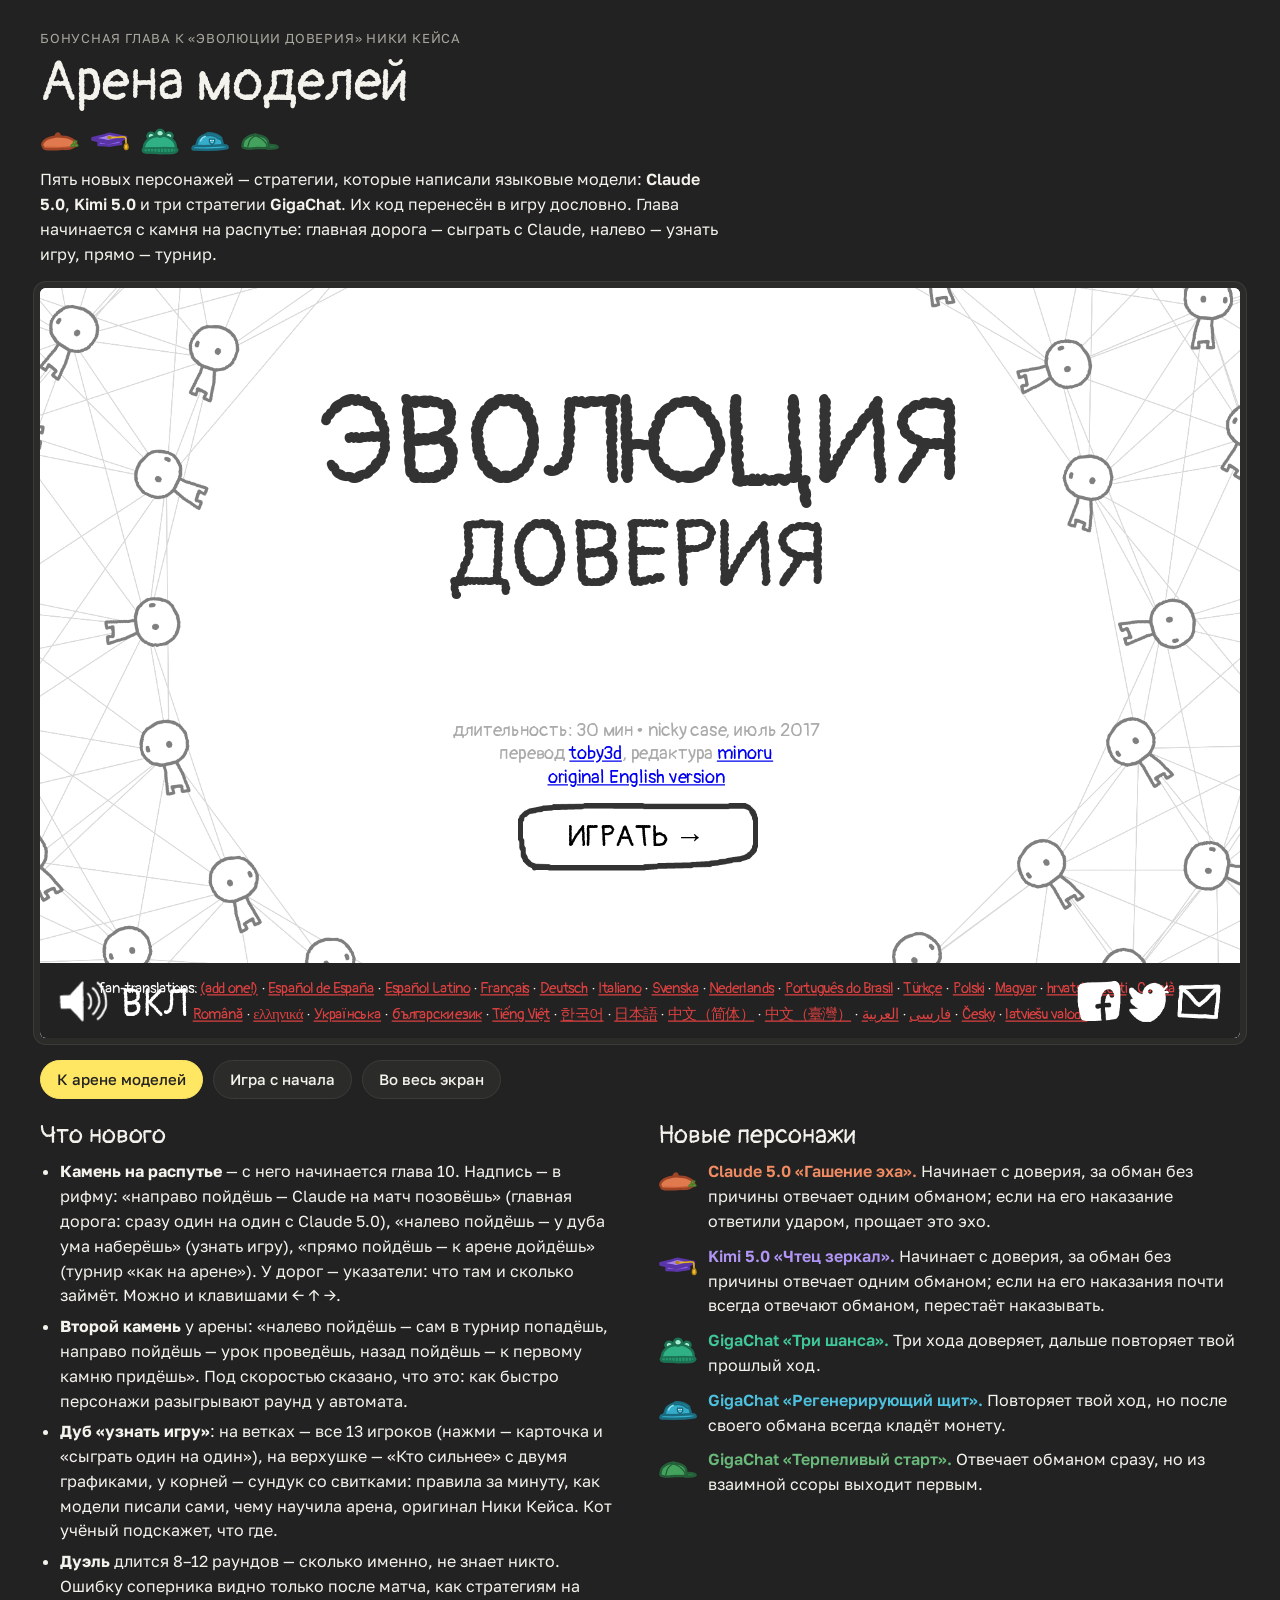
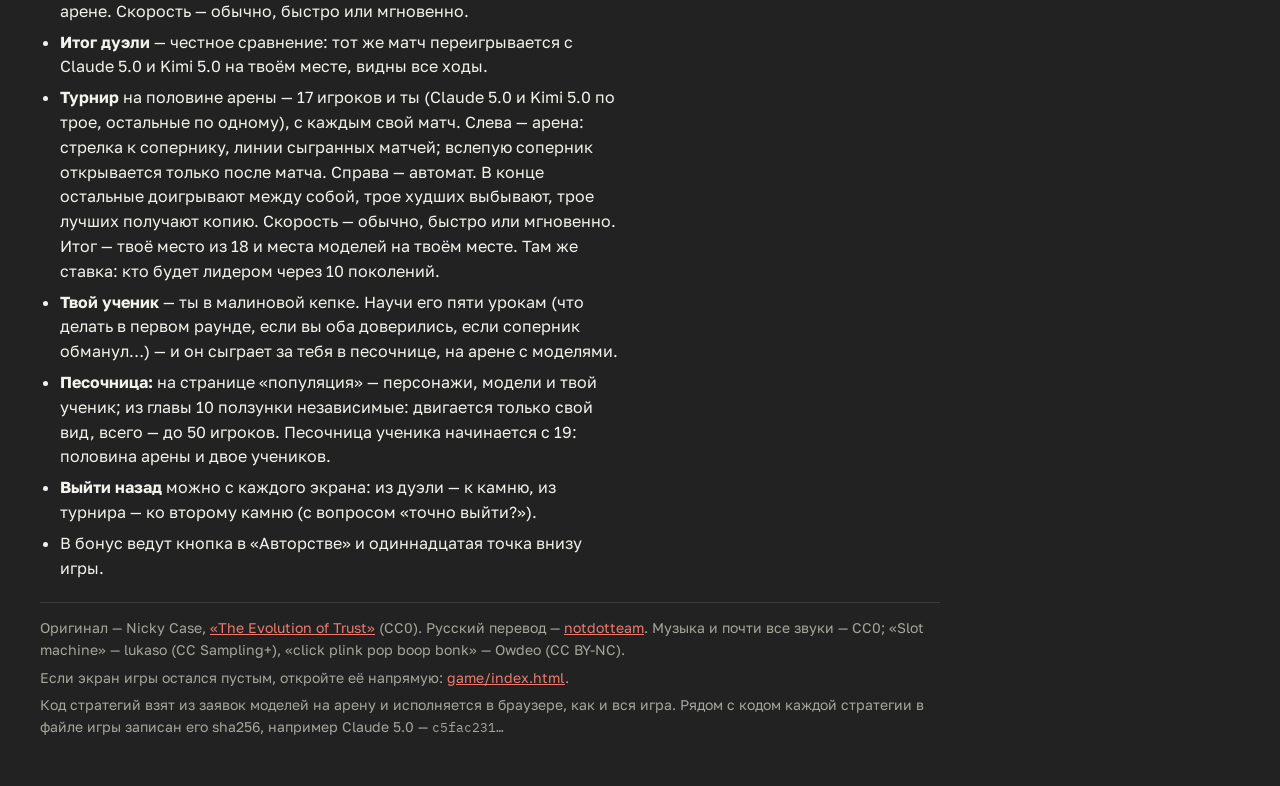
==== index.html @ d462d453 "Сайт «Арена моделей в «Эволюции доверия»» — 7-я версия Сборка из arena-claude (fea5904 + сборка для " ====
<!doctype html>
<html lang="ru">
<head>
<meta charset="utf-8">
<meta name="viewport" content="width=device-width, initial-scale=1">
<title>Арена моделей в «Эволюции доверия»</title>
<meta name="description" content="Бонусная глава к «Эволюции доверия» Ники Кейса: стратегии в ней написали языковые модели (Claude, Kimi, GigaChat). Сыграй с ними один на один или в турнире — обыграешь?">
<meta property="og:type" content="website">
<meta property="og:site_name" content="Эволюция доверия">
<meta property="og:title" content="Эволюция доверия + бонус «Арена моделей»">
<meta property="og:description" content="Бонусная глава к «Эволюции доверия» Ники Кейса: стратегии в ней написали языковые модели (Claude, Kimi, GigaChat). Сыграй с ними один на один или в турнире — обыграешь?">
<meta property="og:url" content="https://max508249-ctrl.github.io/arena/">
<meta property="og:image" content="https://max508249-ctrl.github.io/arena/preview.png">
<meta property="og:image:width" content="1200">
<meta property="og:image:height" content="630">
<meta property="og:locale" content="ru_RU">
<meta name="twitter:card" content="summary_large_image">
<link rel="icon" type="image/png" href="game/favicon.png">
<link rel="preconnect" href="https://fonts.googleapis.com">
<link rel="preconnect" href="https://fonts.gstatic.com" crossorigin>
<link rel="stylesheet" href="https://fonts.googleapis.com/css2?family=Pangolin&family=Golos+Text:wght@400;500;600&family=IBM+Plex+Mono:wght@400&display=swap">
<style>
/* Шрифт самой игры — запасной, если Google Fonts недоступен */
@font-face{ font-family: "Pangolin Game"; src: url(game/css/Pangolin-Regular.ttf) format("truetype"); font-display: swap; }
/* Шкаф игрового автомата: тёмный корпус (цвет подвала игры), белый экран с игрой, жёлтый — как подсвеченная клетка выигрыша */
:root{
	--bg: #222222;          /* корпус — как подвал оригинальной игры */
	--panel: #2b2b29;       /* вставки */
	--line: #3b3b38;
	--fg: #f3f2ec;          /* текст */
	--muted: #a7a69d;
	--accent: #ffe663;      /* подсвеченная клетка выигрыша в автомате */
	--accent-ink: #222222;
	--link: #f07a6f;        /* красные ссылки «Авторства», осветлённые для тёмного фона */
	--screen: #ffffff;
	--f-display: "Pangolin", "Pangolin Game", "Comic Sans MS", "Segoe Print", cursive;
	--f-body: "Golos Text", "Segoe UI", "Helvetica Neue", Arial, sans-serif;
	--f-mono: "IBM Plex Mono", "Consolas", "Menlo", monospace;
	color-scheme: dark;
}
html{ background: var(--bg); }
body{
	background: var(--bg);
	color: var(--fg);
	font-family: var(--f-body);
	font-size: 16px;
	line-height: 1.55;
	padding-left: max(16px, env(safe-area-inset-left, 0px));
	padding-right: max(16px, env(safe-area-inset-right, 0px));
	padding-block: 20px 40px;
}
.wrap{ max-width: 1200px; margin: 0 auto; display: grid; gap: 22px; }

/* Шапка */
.marquee{ display: grid; gap: 6px; }
.eyebrow{ font-size: 13px; letter-spacing: 0.06em; text-transform: uppercase; color: var(--muted); }
h1{
	font-family: var(--f-display); font-weight: 400;
	font-size: clamp(34px, 6vw, 56px); line-height: 1.02; margin: 0;
	text-wrap: balance;
}
.hats{ display: flex; flex-wrap: wrap; gap: 4px 10px; align-items: center; margin-top: 4px; }
.hat{
	width: 40px; height: 40px; flex: none;
	background: url(game/assets/ui/sandbox_hats.png) 0 0 / auto 100% no-repeat;
}
.lead{ max-width: 68ch; margin: 0; color: var(--fg); }
.lead b{ font-weight: 600; }

/* Экран */
.stage{
	position: relative; width: 100%; overflow: hidden;
	background: var(--screen); border-radius: 6px;
	box-shadow: 0 0 0 6px var(--panel), 0 0 0 7px var(--line);
}
.stage iframe{
	position: absolute; left: 0; top: 0;
	width: 960px; height: 600px; border: 0; display: block;
	transform-origin: 0 0;
}
.stage:fullscreen{ border-radius: 0; box-shadow: none; background: #000; }

.controls{ display: flex; flex-wrap: wrap; gap: 10px; align-items: center; }
.btn{
	font: 500 15px/1 var(--f-body);
	padding: 11px 16px; border-radius: 999px; cursor: pointer;
	border: 1px solid var(--line); background: var(--panel); color: var(--fg);
}
.btn:hover{ border-color: var(--muted); }
.btn:focus-visible, a:focus-visible{ outline: 2px solid var(--accent); outline-offset: 2px; }
.btn.primary{ background: var(--accent); color: var(--accent-ink); border-color: var(--accent); }
.btn.primary:hover{ filter: brightness(1.05); }
.status{ font-size: 14px; color: var(--muted); }
.phone-hint{ display: none; margin: 0; font-size: 14px; color: var(--muted); }
@media (max-width: 700px) and (orientation: portrait){ .phone-hint{ display: block; } }

/* Описание */
.info{ display: grid; grid-template-columns: repeat(auto-fit, minmax(min(100%, 320px), 1fr)); gap: 22px 36px; }
.info section{ min-width: 0; }
h2{
	font-family: var(--f-display); font-weight: 400; font-size: 26px; line-height: 1.15;
	margin: 0 0 8px;
}
.info p, .info li{ margin: 0; }
.info p + p{ margin-top: 8px; }
.info ul{ margin: 0; padding-left: 20px; display: grid; gap: 6px; }
.cast{ list-style: none; padding: 0 !important; gap: 10px !important; }
.cast li{ display: grid; grid-template-columns: 40px 1fr; gap: 10px; align-items: start; }
.cast .hat{ margin-top: 2px; }
.cast b{ font-weight: 600; }
.c5{ color: #f08b62; } .k5{ color: #b195f5; } .gt{ color: #3fc79a; } .gs{ color: #4cc0dc; } .gp{ color: #69b97a; }
a{ color: var(--link); }
.mono{ font-family: var(--f-mono); font-size: 13px; }
footer{ border-top: 1px solid var(--line); padding-top: 14px; color: var(--muted); font-size: 14px; display: grid; gap: 6px; max-width: 100ch; }
@media (prefers-reduced-motion: reduce){ *{ transition: none !important; } }
</style>

<div class="wrap">

	<header class="marquee">
		<div class="eyebrow">Бонусная глава к «Эволюции доверия» Ники Кейса</div>
		<h1>Арена моделей</h1>
		<div class="hats" aria-hidden="true">
			<span class="hat" style="background-position:-320px 0"></span>
			<span class="hat" style="background-position:-360px 0"></span>
			<span class="hat" style="background-position:-400px 0"></span>
			<span class="hat" style="background-position:-440px 0"></span>
			<span class="hat" style="background-position:-480px 0"></span>
		</div>
		<p class="lead">Пять новых персонажей — стратегии, которые написали языковые модели: <b>Claude 5.0</b>, <b>Kimi 5.0</b> и три стратегии <b>GigaChat</b>. Их код перенесён в игру дословно. Глава начинается с камня на распутье: главная дорога — сыграть с Claude, налево — узнать игру, прямо — турнир.</p>
	</header>

	<div class="stage" id="stage">
		<iframe id="game" src="game/index.html" title="Эволюция доверия с бонусной главой «Арена моделей»"></iframe>
	</div>

	<div class="controls">
		<button class="btn primary" id="to-arena" type="button">К арене моделей</button>
		<button class="btn" id="restart" type="button">Игра с начала</button>
		<button class="btn" id="full" type="button">Во весь экран</button>
		<span class="status" id="status" role="status"></span>
	</div>
	<p class="phone-hint">Игра свёрстана под экран 960 × 600: поверни телефон горизонтально — игра встанет на весь экран по высоте. «Во весь экран» на Android поворачивает картинку сам.</p>

	<div class="info">
		<section>
			<h2>Что нового</h2>
			<ul>
				<li><b>Камень на распутье</b> — с него начинается глава 10. Надпись — в рифму: «направо пойдёшь — Claude на матч позовёшь» (главная дорога: сразу один на один с Claude 5.0), «налево пойдёшь — у дуба ума наберёшь» (узнать игру), «прямо пойдёшь — к арене дойдёшь» (турнир «как на арене»). У дорог — указатели: что там и сколько займёт. Можно и клавишами ← ↑ →.</li>
				<li><b>Второй камень</b> у арены: «налево пойдёшь — сам в турнир попадёшь, направо пойдёшь — урок проведёшь, назад пойдёшь — к первому камню придёшь». Под скоростью сказано, что это: как быстро персонажи разыгрывают раунд у автомата.</li>
				<li><b>Дуб «узнать игру»</b>: на ветках — все 13 игроков (нажми — карточка и «сыграть один на один»), на верхушке — «Кто сильнее» с двумя графиками, у корней — сундук со свитками: правила за минуту, как модели писали сами, чему научила арена, оригинал Ники Кейса. Кот учёный подскажет, что где.</li>
				<li><b>Дуэль</b> длится 8–12 раундов — сколько именно, не знает никто. Ошибку соперника видно только после матча, как стратегиям на арене. Скорость — обычно, быстро или мгновенно.</li>
				<li><b>Итог дуэли</b> — честное сравнение: тот же матч переигрывается с Claude 5.0 и Kimi 5.0 на твоём месте, видны все ходы.</li>
				<li><b>Турнир</b> на половине арены — 17 игроков и ты (Claude 5.0 и Kimi 5.0 по трое, остальные по одному), с каждым свой матч. Слева — арена: стрелка к сопернику, линии сыгранных матчей; вслепую соперник открывается только после матча. Справа — автомат. В конце остальные доигрывают между собой, трое худших выбывают, трое лучших получают копию. Скорость — обычно, быстро или мгновенно. Итог — твоё место из 18 и места моделей на твоём месте. Там же ставка: кто будет лидером через 10 поколений.</li>
				<li><b>Твой ученик</b> — ты в малиновой кепке. Научи его пяти урокам (что делать в первом раунде, если вы оба доверились, если соперник обманул…) — и он сыграет за тебя в песочнице, на арене с моделями.</li>
				<li><b>Песочница:</b> на странице «популяция» — персонажи, модели и твой ученик; из главы 10 ползунки независимые: двигается только свой вид, всего — до 50 игроков. Песочница ученика начинается с 19: половина арены и двое учеников.</li>
				<li><b>Выйти назад</b> можно с каждого экрана: из дуэли — к камню, из турнира — ко второму камню (с вопросом «точно выйти?»).</li>
				<li>В бонус ведут кнопка в «Авторстве» и одиннадцатая точка внизу игры.</li>
			</ul>
		</section>
		<section>
			<h2>Новые персонажи</h2>
			<ul class="cast">
				<li><span class="hat" style="background-position:-320px 0"></span><span><b class="c5">Claude 5.0 «Гашение эха».</b> Начинает с доверия, за обман без причины отвечает одним обманом; если на его наказание ответили ударом, прощает это эхо.</span></li>
				<li><span class="hat" style="background-position:-360px 0"></span><span><b class="k5">Kimi 5.0 «Чтец зеркал».</b> Начинает с доверия, за обман без причины отвечает одним обманом; если на его наказания почти всегда отвечают обманом, перестаёт наказывать.</span></li>
				<li><span class="hat" style="background-position:-400px 0"></span><span><b class="gt">GigaChat «Три шанса».</b> Три хода доверяет, дальше повторяет твой прошлый ход.</span></li>
				<li><span class="hat" style="background-position:-440px 0"></span><span><b class="gs">GigaChat «Регенерирующий щит».</b> Повторяет твой ход, но после своего обмана всегда кладёт монету.</span></li>
				<li><span class="hat" style="background-position:-480px 0"></span><span><b class="gp">GigaChat «Терпеливый старт».</b> Отвечает обманом сразу, но из взаимной ссоры выходит первым.</span></li>
			</ul>
		</section>
	</div>

	<footer>
		<div>Оригинал — Nicky Case, <a href="https://ncase.me/trust/" target="_blank" rel="noopener">«The Evolution of Trust»</a> (CC0). Русский перевод — <a href="https://github.com/notdotteam/trust" target="_blank" rel="noopener">notdotteam</a>. Музыка и почти все звуки — CC0; «Slot machine» — lukaso (CC Sampling+), «click plink pop boop bonk» — Owdeo (CC BY-NC).</div>
		<div>Если экран игры остался пустым, откройте её напрямую: <a href="game/index.html" target="_self">game/index.html</a>.</div>
		<div>Код стратегий взят из заявок моделей на арену и исполняется в браузере, как и вся игра. Рядом с кодом каждой стратегии в файле игры записан его sha256, например Claude 5.0 — <span class="mono">c5fac231…</span></div>
	</footer>

</div>

<script>
(function(){
	var stage = document.getElementById("stage");
	var frame = document.getElementById("game");
	var statusEl = document.getElementById("status");
	var W = 960, H = 600;

	var touch = !!(window.matchMedia && window.matchMedia("(pointer: coarse)").matches);
	function fullEl(){ return document.fullscreenElement || document.webkitFullscreenElement || null; }
	function landscape(){ return window.innerWidth > window.innerHeight; }

	// Экран игры масштабируется под ширину страницы (игра свёрстана под 960 × 600).
	// Телефон горизонтально — ещё и под высоту экрана, чтобы игра была видна целиком, без прокрутки.
	function fit(){
		var full = fullEl() === stage;
		var s;
		if(full){
			s = Math.min(window.innerWidth / W, window.innerHeight / H);
			frame.style.left = Math.max(0, (window.innerWidth - W * s) / 2) + "px";
			frame.style.top = Math.max(0, (window.innerHeight - H * s) / 2) + "px";
			stage.style.height = "";
		}else{
			s = Math.min(stage.clientWidth / W, 1.25);
			if(touch && landscape()) s = Math.min(s, (window.innerHeight - 8) / H);
			frame.style.left = Math.max(0, (stage.clientWidth - W * s) / 2) + "px";
			frame.style.top = "0px";
			stage.style.height = Math.round(H * s) + "px";
		}
		frame.style.transform = "scale(" + s + ")";
	}
	fit();
	if(window.ResizeObserver) new ResizeObserver(fit).observe(stage);
	window.addEventListener("resize", fit);
	document.addEventListener("fullscreenchange", fit);
	document.addEventListener("webkitfullscreenchange", fit);

	// Повернули телефон горизонтально — показать игру целиком
	window.addEventListener("orientationchange", function(){
		setTimeout(function(){
			fit();
			if(touch && landscape() && !fullEl() && stage.scrollIntoView) stage.scrollIntoView({block: "center"});
		}, 300);
	});

	function say(text){ statusEl.textContent = text || ""; }

	// Сразу в главу 10: игра должна загрузиться; кнопка «Начать» нажимается за игрока
	document.getElementById("to-arena").addEventListener("click", function(){
		var w;
		try{
			w = frame.contentWindow;
			if(!w || !w.slideshow || !w.publish) throw new Error("not ready");
		}catch(e){
			say("Нажмите «Начать», затем последнюю, одиннадцатую точку внизу игры.");
			return;
		}
		var start = w.slideshow.objects && w.slideshow.objects.loading_button;
		if(start){
			if(!start.active){ say("Игра ещё загружается — попробуйте через пару секунд."); return; }
			if(start.config && start.config.onclick) start.config.onclick();
		}
		if(w.Scratcher && w.Scratcher.isTransitioning){
			setTimeout(function(){ w.publish("slideshow/scratch", ["arena"]); }, 1700);
		}else{
			w.publish("slideshow/scratch", ["arena"]);
		}
		say("");
		try{ frame.focus(); }catch(e){}
	});

	document.getElementById("restart").addEventListener("click", function(){
		say("");
		try{ frame.contentWindow.location.reload(); }catch(e){ frame.src = "game/index.html"; }
	});

	// Во весь экран; на телефоне — сразу горизонтально (где браузер это позволяет: Android — да, iPhone — нет)
	var fullBtn = document.getElementById("full");
	var requestFull = stage.requestFullscreen || stage.webkitRequestFullscreen;
	if(!requestFull){ fullBtn.hidden = true; }
	function lockLandscape(){
		try{
			if(touch && screen.orientation && screen.orientation.lock){
				var l = screen.orientation.lock("landscape");
				if(l && l.catch) l.catch(function(){});
			}
		}catch(e){}
	}
	function onFullChange(){
		if(fullEl() === stage){ lockLandscape(); }
		else{ try{ if(screen.orientation && screen.orientation.unlock) screen.orientation.unlock(); }catch(e){} }
	}
	document.addEventListener("fullscreenchange", onFullChange);
	document.addEventListener("webkitfullscreenchange", onFullChange);
	fullBtn.addEventListener("click", function(){
		var p;
		try{ p = requestFull.call(stage); }catch(e){ p = null; }
		if(p && p.catch) p.catch(function(){ say("Полноэкранный режим здесь недоступен."); });
	});
})();
</script>
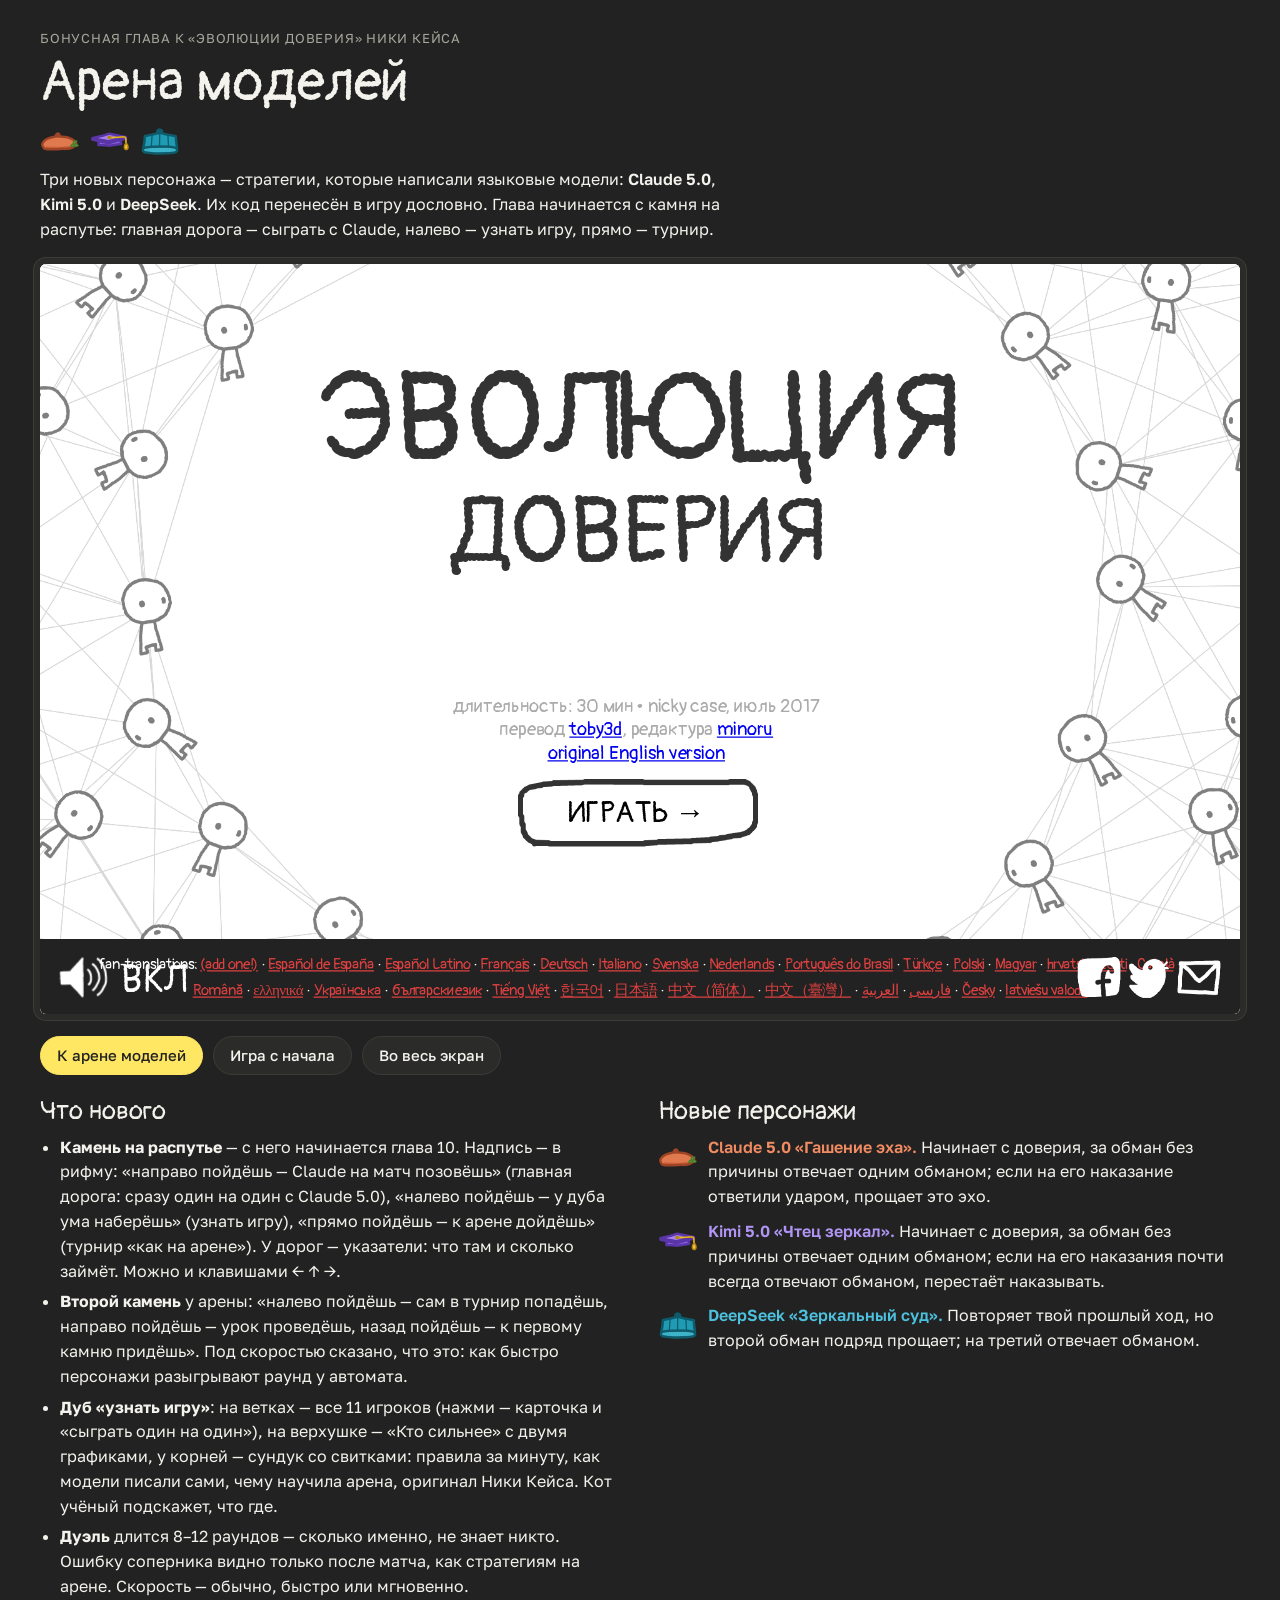
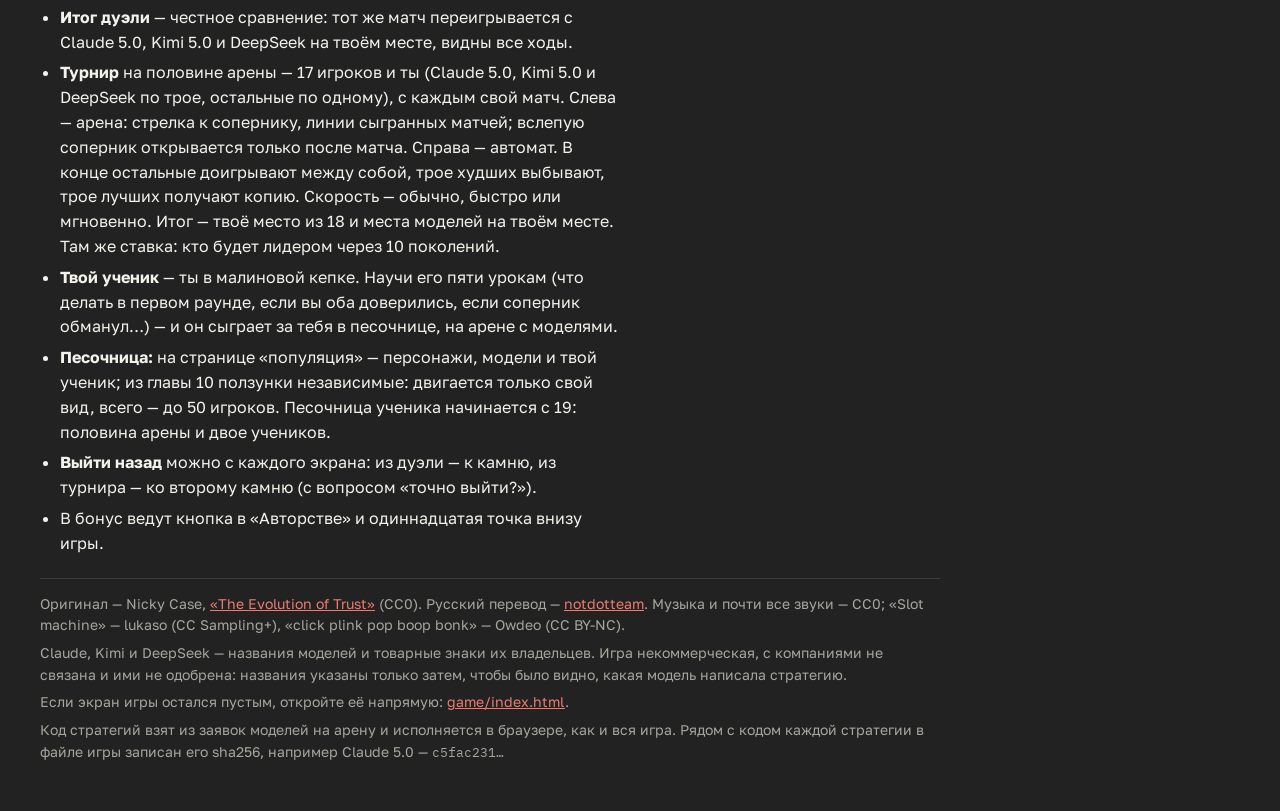
==== commit b8790b0f: "Сайт «Арена моделей» — 8-я версия: DeepSeek вместо GigaChat Сборка из arena-claude 7d7273b: python a" ====
--- a/index.html
+++ b/index.html
@@ -4,11 +4,11 @@
 <meta charset="utf-8">
 <meta name="viewport" content="width=device-width, initial-scale=1">
 <title>Арена моделей в «Эволюции доверия»</title>
-<meta name="description" content="Бонусная глава к «Эволюции доверия» Ники Кейса: стратегии в ней написали языковые модели (Claude, Kimi, GigaChat). Сыграй с ними один на один или в турнире — обыграешь?">
+<meta name="description" content="Бонусная глава к «Эволюции доверия» Ники Кейса: стратегии в ней написали языковые модели (Claude, Kimi, DeepSeek). Сыграй с ними один на один или в турнире — обыграешь?">
 <meta property="og:type" content="website">
 <meta property="og:site_name" content="Эволюция доверия">
 <meta property="og:title" content="Эволюция доверия + бонус «Арена моделей»">
-<meta property="og:description" content="Бонусная глава к «Эволюции доверия» Ники Кейса: стратегии в ней написали языковые модели (Claude, Kimi, GigaChat). Сыграй с ними один на один или в турнире — обыграешь?">
+<meta property="og:description" content="Бонусная глава к «Эволюции доверия» Ники Кейса: стратегии в ней написали языковые модели (Claude, Kimi, DeepSeek). Сыграй с ними один на один или в турнире — обыграешь?">
 <meta property="og:url" content="https://max508249-ctrl.github.io/arena/">
 <meta property="og:image" content="https://max508249-ctrl.github.io/arena/preview.png">
 <meta property="og:image:width" content="1200">
@@ -108,7 +108,7 @@
 .cast li{ display: grid; grid-template-columns: 40px 1fr; gap: 10px; align-items: start; }
 .cast .hat{ margin-top: 2px; }
 .cast b{ font-weight: 600; }
-.c5{ color: #f08b62; } .k5{ color: #b195f5; } .gt{ color: #3fc79a; } .gs{ color: #4cc0dc; } .gp{ color: #69b97a; }
+.c5{ color: #f08b62; } .k5{ color: #b195f5; } .ds{ color: #4cc0dc; }
 a{ color: var(--link); }
 .mono{ font-family: var(--f-mono); font-size: 13px; }
 footer{ border-top: 1px solid var(--line); padding-top: 14px; color: var(--muted); font-size: 14px; display: grid; gap: 6px; max-width: 100ch; }
@@ -124,10 +124,8 @@
 			<span class="hat" style="background-position:-320px 0"></span>
 			<span class="hat" style="background-position:-360px 0"></span>
 			<span class="hat" style="background-position:-400px 0"></span>
-			<span class="hat" style="background-position:-440px 0"></span>
-			<span class="hat" style="background-position:-480px 0"></span>
 		</div>
-		<p class="lead">Пять новых персонажей — стратегии, которые написали языковые модели: <b>Claude 5.0</b>, <b>Kimi 5.0</b> и три стратегии <b>GigaChat</b>. Их код перенесён в игру дословно. Глава начинается с камня на распутье: главная дорога — сыграть с Claude, налево — узнать игру, прямо — турнир.</p>
+		<p class="lead">Три новых персонажа — стратегии, которые написали языковые модели: <b>Claude 5.0</b>, <b>Kimi 5.0</b> и <b>DeepSeek</b>. Их код перенесён в игру дословно. Глава начинается с камня на распутье: главная дорога — сыграть с Claude, налево — узнать игру, прямо — турнир.</p>
 	</header>
 
 	<div class="stage" id="stage">
@@ -148,10 +146,10 @@
 			<ul>
 				<li><b>Камень на распутье</b> — с него начинается глава 10. Надпись — в рифму: «направо пойдёшь — Claude на матч позовёшь» (главная дорога: сразу один на один с Claude 5.0), «налево пойдёшь — у дуба ума наберёшь» (узнать игру), «прямо пойдёшь — к арене дойдёшь» (турнир «как на арене»). У дорог — указатели: что там и сколько займёт. Можно и клавишами ← ↑ →.</li>
 				<li><b>Второй камень</b> у арены: «налево пойдёшь — сам в турнир попадёшь, направо пойдёшь — урок проведёшь, назад пойдёшь — к первому камню придёшь». Под скоростью сказано, что это: как быстро персонажи разыгрывают раунд у автомата.</li>
-				<li><b>Дуб «узнать игру»</b>: на ветках — все 13 игроков (нажми — карточка и «сыграть один на один»), на верхушке — «Кто сильнее» с двумя графиками, у корней — сундук со свитками: правила за минуту, как модели писали сами, чему научила арена, оригинал Ники Кейса. Кот учёный подскажет, что где.</li>
+				<li><b>Дуб «узнать игру»</b>: на ветках — все 11 игроков (нажми — карточка и «сыграть один на один»), на верхушке — «Кто сильнее» с двумя графиками, у корней — сундук со свитками: правила за минуту, как модели писали сами, чему научила арена, оригинал Ники Кейса. Кот учёный подскажет, что где.</li>
 				<li><b>Дуэль</b> длится 8–12 раундов — сколько именно, не знает никто. Ошибку соперника видно только после матча, как стратегиям на арене. Скорость — обычно, быстро или мгновенно.</li>
-				<li><b>Итог дуэли</b> — честное сравнение: тот же матч переигрывается с Claude 5.0 и Kimi 5.0 на твоём месте, видны все ходы.</li>
-				<li><b>Турнир</b> на половине арены — 17 игроков и ты (Claude 5.0 и Kimi 5.0 по трое, остальные по одному), с каждым свой матч. Слева — арена: стрелка к сопернику, линии сыгранных матчей; вслепую соперник открывается только после матча. Справа — автомат. В конце остальные доигрывают между собой, трое худших выбывают, трое лучших получают копию. Скорость — обычно, быстро или мгновенно. Итог — твоё место из 18 и места моделей на твоём месте. Там же ставка: кто будет лидером через 10 поколений.</li>
+				<li><b>Итог дуэли</b> — честное сравнение: тот же матч переигрывается с Claude 5.0, Kimi 5.0 и DeepSeek на твоём месте, видны все ходы.</li>
+				<li><b>Турнир</b> на половине арены — 17 игроков и ты (Claude 5.0, Kimi 5.0 и DeepSeek по трое, остальные по одному), с каждым свой матч. Слева — арена: стрелка к сопернику, линии сыгранных матчей; вслепую соперник открывается только после матча. Справа — автомат. В конце остальные доигрывают между собой, трое худших выбывают, трое лучших получают копию. Скорость — обычно, быстро или мгновенно. Итог — твоё место из 18 и места моделей на твоём месте. Там же ставка: кто будет лидером через 10 поколений.</li>
 				<li><b>Твой ученик</b> — ты в малиновой кепке. Научи его пяти урокам (что делать в первом раунде, если вы оба доверились, если соперник обманул…) — и он сыграет за тебя в песочнице, на арене с моделями.</li>
 				<li><b>Песочница:</b> на странице «популяция» — персонажи, модели и твой ученик; из главы 10 ползунки независимые: двигается только свой вид, всего — до 50 игроков. Песочница ученика начинается с 19: половина арены и двое учеников.</li>
 				<li><b>Выйти назад</b> можно с каждого экрана: из дуэли — к камню, из турнира — ко второму камню (с вопросом «точно выйти?»).</li>
@@ -163,15 +161,14 @@
 			<ul class="cast">
 				<li><span class="hat" style="background-position:-320px 0"></span><span><b class="c5">Claude 5.0 «Гашение эха».</b> Начинает с доверия, за обман без причины отвечает одним обманом; если на его наказание ответили ударом, прощает это эхо.</span></li>
 				<li><span class="hat" style="background-position:-360px 0"></span><span><b class="k5">Kimi 5.0 «Чтец зеркал».</b> Начинает с доверия, за обман без причины отвечает одним обманом; если на его наказания почти всегда отвечают обманом, перестаёт наказывать.</span></li>
-				<li><span class="hat" style="background-position:-400px 0"></span><span><b class="gt">GigaChat «Три шанса».</b> Три хода доверяет, дальше повторяет твой прошлый ход.</span></li>
-				<li><span class="hat" style="background-position:-440px 0"></span><span><b class="gs">GigaChat «Регенерирующий щит».</b> Повторяет твой ход, но после своего обмана всегда кладёт монету.</span></li>
-				<li><span class="hat" style="background-position:-480px 0"></span><span><b class="gp">GigaChat «Терпеливый старт».</b> Отвечает обманом сразу, но из взаимной ссоры выходит первым.</span></li>
+				<li><span class="hat" style="background-position:-400px 0"></span><span><b class="ds">DeepSeek «Зеркальный суд».</b> Повторяет твой прошлый ход, но второй обман подряд прощает; на третий отвечает обманом.</span></li>
 			</ul>
 		</section>
 	</div>
 
 	<footer>
 		<div>Оригинал — Nicky Case, <a href="https://ncase.me/trust/" target="_blank" rel="noopener">«The Evolution of Trust»</a> (CC0). Русский перевод — <a href="https://github.com/notdotteam/trust" target="_blank" rel="noopener">notdotteam</a>. Музыка и почти все звуки — CC0; «Slot machine» — lukaso (CC Sampling+), «click plink pop boop bonk» — Owdeo (CC BY-NC).</div>
+		<div>Claude, Kimi и DeepSeek — названия моделей и товарные знаки их владельцев. Игра некоммерческая, с компаниями не связана и ими не одобрена: названия указаны только затем, чтобы было видно, какая модель написала стратегию.</div>
 		<div>Если экран игры остался пустым, откройте её напрямую: <a href="game/index.html" target="_self">game/index.html</a>.</div>
 		<div>Код стратегий взят из заявок моделей на арену и исполняется в браузере, как и вся игра. Рядом с кодом каждой стратегии в файле игры записан его sha256, например Claude 5.0 — <span class="mono">c5fac231…</span></div>
 	</footer>
